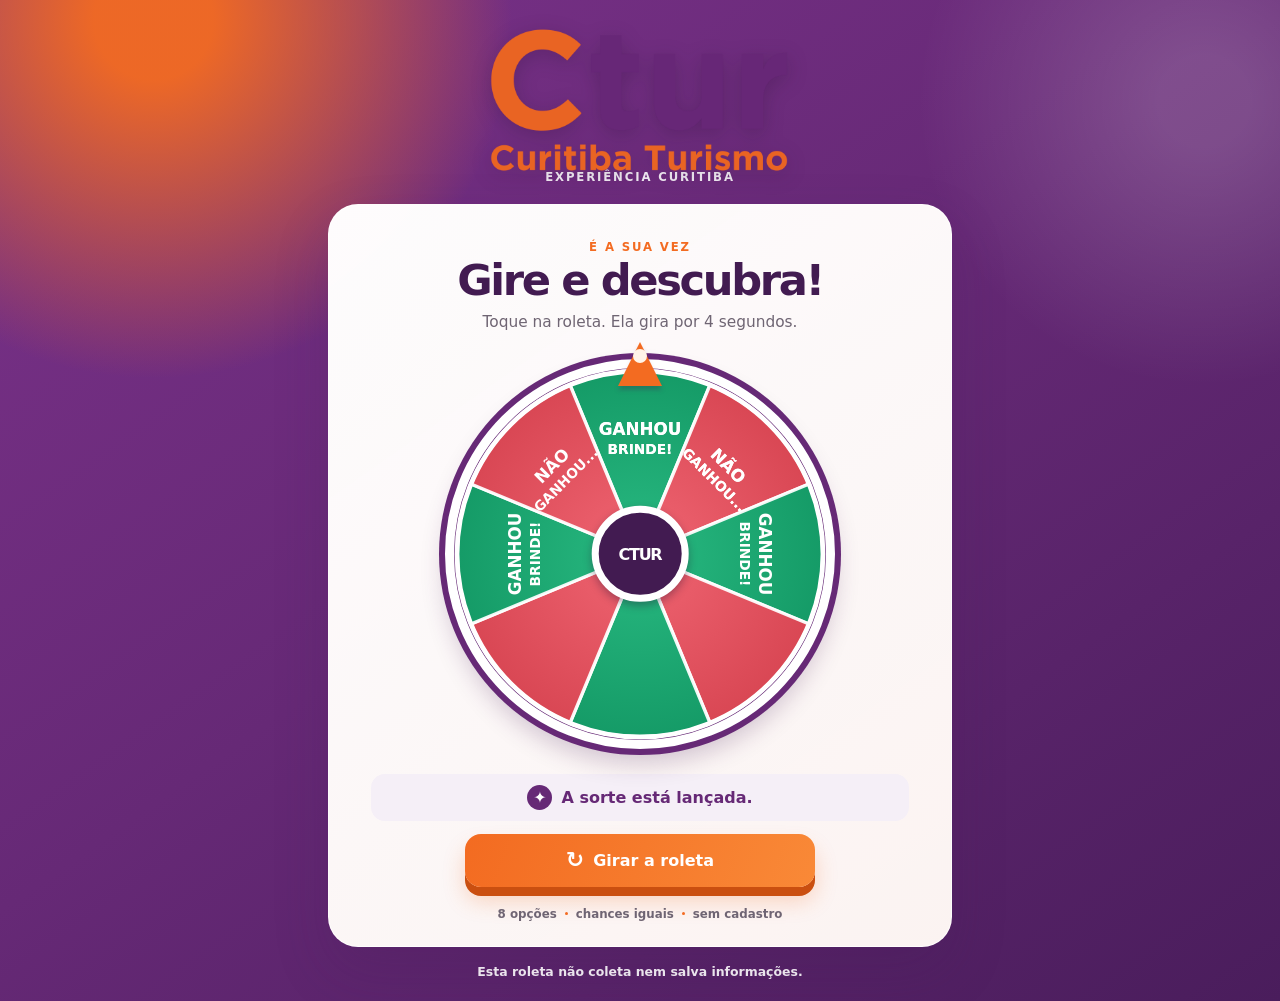
==== index.html @ a9b0f850 "Add files via upload" ====
<!doctype html>
<html lang="pt-BR">
  <head>
    <meta charset="UTF-8" />
    <meta name="viewport" content="width=device-width, initial-scale=1" />
    <meta name="theme-color" content="#6b2b7c" />
    <meta name="description" content="Roleta promocional Curitiba Turismo." />
    <link rel="manifest" href="./manifest.webmanifest" />
    <link rel="icon" href="./assets/icon.svg" type="image/svg+xml" />
    <link rel="apple-touch-icon" href="./assets/logo_ctur_sem_fundo_cortado.png" />
    <link rel="stylesheet" href="./styles.css" />
    <title>Roleta CTUR</title>
  </head>
  <body>
    <main class="app-shell">
      <header class="brand" aria-label="Curitiba Turismo">
        <img
          src="./assets/logo_ctur_sem_fundo_cortado.png"
          alt="CTUR Curitiba Turismo"
          width="428"
          height="208"
        />
        <p>Experiência Curitiba</p>
      </header>

      <section class="game-card" aria-labelledby="page-title">
        <div class="game-card__heading">
          <p class="eyebrow">É a sua vez</p>
          <h1 id="page-title">Gire e descubra!</h1>
          <p class="intro">Toque na roleta. Ela gira por 4 segundos.</p>
        </div>

        <button
          class="wheel-action"
          id="wheelAction"
          type="button"
          aria-label="Girar a roleta"
        >
          <span class="wheel-pointer" aria-hidden="true"></span>
          <span class="wheel" id="wheel" aria-hidden="true">
            <canvas id="wheelCanvas" width="640" height="640"></canvas>
          </span>
          <span class="wheel-center" aria-hidden="true">
            <span>CTUR</span>
          </span>
        </button>

        <div class="result" id="result" aria-live="polite" data-state="ready">
          <span class="result__icon" aria-hidden="true">✦</span>
          <p id="resultText">A sorte está lançada.</p>
        </div>

        <button class="spin-button" id="spinButton" type="button">
          <span class="spin-button__icon" aria-hidden="true">↻</span>
          <span id="spinButtonText">Girar a roleta</span>
        </button>

        <div class="fairness" aria-label="Informações da roleta">
          <span>8 opções</span>
          <i aria-hidden="true"></i>
          <span>chances iguais</span>
          <i aria-hidden="true"></i>
          <span>sem cadastro</span>
        </div>
      </section>

      <p class="privacy-note">Esta roleta não coleta nem salva informações.</p>
    </main>

    <div class="confetti" id="confetti" aria-hidden="true"></div>
    <script src="./app.js"></script>
  </body>
</html>
---- styles.css ----
:root {
  --purple: #662976;
  --purple-deep: #421b51;
  --orange: #f36b21;
  --orange-soft: #ff9b5f;
  --green: #159b67;
  --green-light: #27b77f;
  --red: #d94754;
  --red-light: #ee6370;
  --ink: #2c1c34;
  --muted: #6f6573;
  --cream: #fffaf7;
  --card: #ffffff;
  --shadow: 0 24px 55px rgba(67, 25, 81, 0.18);
}

* {
  box-sizing: border-box;
}

html {
  min-height: 100%;
  background: var(--purple-deep);
}

body {
  min-width: 320px;
  min-height: 100vh;
  margin: 0;
  color: var(--ink);
  font-family: Inter, ui-sans-serif, system-ui, -apple-system, BlinkMacSystemFont, "Segoe UI", sans-serif;
  background:
    radial-gradient(circle at 12% 2%, rgba(243, 107, 33, 0.95) 0 4%, transparent 24%),
    radial-gradient(circle at 94% 10%, rgba(255, 255, 255, 0.17) 0 3%, transparent 19%),
    linear-gradient(145deg, #7b328a 0%, var(--purple) 48%, #4a1d5c 100%);
}

button {
  font: inherit;
}

.app-shell {
  width: min(100%, 660px);
  min-height: 100vh;
  margin: 0 auto;
  padding: 26px 18px 22px;
  display: flex;
  flex-direction: column;
  align-items: center;
}

.brand {
  width: min(100%, 340px);
  margin: 2px auto 20px;
  text-align: center;
  color: #fff;
}

.brand img {
  display: block;
  width: min(100%, 300px);
  height: auto;
  margin: 0 auto;
  filter: drop-shadow(0 5px 10px rgba(30, 8, 38, 0.21));
}

.brand p {
  margin: -3px 0 0;
  color: rgba(255, 255, 255, 0.9);
  font-size: 0.73rem;
  font-weight: 700;
  letter-spacing: 0.16em;
  text-transform: uppercase;
}

.game-card {
  width: 100%;
  overflow: hidden;
  padding: clamp(23px, 5vw, 35px) clamp(16px, 5.5vw, 42px) 25px;
  border: 1px solid rgba(255, 255, 255, 0.7);
  border-radius: 30px;
  background: linear-gradient(145deg, rgba(255, 255, 255, 0.99), rgba(255, 248, 244, 0.98));
  box-shadow: var(--shadow);
  text-align: center;
}

.game-card__heading {
  position: relative;
  z-index: 1;
}

.eyebrow {
  margin: 0 0 4px;
  color: var(--orange);
  font-size: 0.73rem;
  font-weight: 900;
  letter-spacing: 0.16em;
  text-transform: uppercase;
}

h1 {
  margin: 0;
  color: var(--purple-deep);
  font-size: clamp(1.85rem, 6vw, 2.7rem);
  line-height: 1.05;
  letter-spacing: -0.055em;
}

.intro {
  margin: 9px 0 13px;
  color: var(--muted);
  font-size: 0.96rem;
}

.wheel-action {
  position: relative;
  display: block;
  width: min(100%, 420px);
  aspect-ratio: 1;
  margin: 0 auto 10px;
  padding: 0;
  border: 0;
  border-radius: 50%;
  background: transparent;
  cursor: pointer;
  -webkit-tap-highlight-color: transparent;
  touch-action: manipulation;
}

.wheel-action:focus-visible,
.spin-button:focus-visible {
  outline: 4px solid var(--orange-soft);
  outline-offset: 5px;
}

.wheel {
  position: absolute;
  inset: 15px;
  display: block;
  overflow: hidden;
  border: 9px solid #fff;
  border-radius: 50%;
  background: var(--purple);
  box-shadow: 0 0 0 6px var(--purple), 0 14px 25px rgba(67, 25, 81, 0.23);
  will-change: transform;
}

.wheel canvas {
  display: block;
  width: 100%;
  height: 100%;
}

.wheel-pointer {
  position: absolute;
  z-index: 4;
  top: -2px;
  left: 50%;
  width: 0;
  height: 0;
  border-top: 0;
  border-right: 22px solid transparent;
  border-bottom: 44px solid var(--orange);
  border-left: 22px solid transparent;
  filter: drop-shadow(0 4px 2px rgba(67, 25, 81, 0.25));
  transform: translateX(-50%);
}

.wheel-pointer::after {
  position: absolute;
  top: 7px;
  left: -7px;
  width: 14px;
  height: 14px;
  border-radius: 50%;
  background: #fff4e9;
  content: "";
}

.wheel-center {
  position: absolute;
  z-index: 3;
  top: 50%;
  left: 50%;
  display: grid;
  width: 23%;
  aspect-ratio: 1;
  place-items: center;
  border: clamp(4px, 1.2vw, 7px) solid #fff;
  border-radius: 50%;
  color: #fff;
  background: var(--purple-deep);
  box-shadow: 0 4px 9px rgba(38, 15, 47, 0.35);
  transform: translate(-50%, -50%);
}

.wheel-center span {
  font-size: clamp(0.62rem, 2.6vw, 1rem);
  font-weight: 900;
  letter-spacing: -0.08em;
}

.result {
  display: flex;
  min-height: 47px;
  align-items: center;
  justify-content: center;
  gap: 9px;
  margin: 0 auto 13px;
  padding: 8px 13px;
  border-radius: 14px;
  color: var(--purple);
  background: #f5eff7;
  font-weight: 800;
}

.result__icon {
  display: grid;
  width: 25px;
  height: 25px;
  flex: 0 0 auto;
  place-items: center;
  border-radius: 50%;
  color: #fff;
  background: var(--purple);
}

.result p {
  margin: 0;
}

.result[data-state="spinning"] {
  color: #85562e;
  background: #fff2df;
}

.result[data-state="spinning"] .result__icon {
  color: #fff;
  background: var(--orange);
  animation: pulse 0.75s ease-in-out infinite alternate;
}

.result[data-state="win"] {
  color: #08754c;
  background: #e5f8ee;
}

.result[data-state="win"] .result__icon {
  background: var(--green);
}

.result[data-state="lose"] {
  color: #a3313c;
  background: #ffebed;
}

.result[data-state="lose"] .result__icon {
  background: var(--red);
}

.spin-button {
  display: inline-flex;
  min-height: 53px;
  align-items: center;
  justify-content: center;
  gap: 9px;
  width: min(100%, 350px);
  padding: 12px 22px;
  border: 0;
  border-radius: 16px;
  color: #fff;
  background: linear-gradient(110deg, var(--orange), #f98937);
  box-shadow: 0 9px 0 #ca4f10, 0 14px 21px rgba(243, 107, 33, 0.25);
  cursor: pointer;
  font-size: 1rem;
  font-weight: 900;
  transition: transform 0.15s ease, box-shadow 0.15s ease, filter 0.15s ease;
  -webkit-tap-highlight-color: transparent;
  touch-action: manipulation;
}

.spin-button:hover {
  filter: brightness(1.03);
  transform: translateY(-1px);
}

.spin-button:active {
  box-shadow: 0 4px 0 #ca4f10, 0 7px 14px rgba(243, 107, 33, 0.25);
  transform: translateY(5px);
}

.spin-button__icon {
  font-size: 1.35rem;
  line-height: 0;
}

.fairness {
  display: flex;
  align-items: center;
  justify-content: center;
  gap: 8px;
  margin-top: 20px;
  color: var(--muted);
  font-size: 0.74rem;
  font-weight: 750;
}

.fairness i {
  display: block;
  width: 3px;
  height: 3px;
  border-radius: 50%;
  background: var(--orange);
}

.privacy-note {
  margin: 17px 0 0;
  color: rgba(255, 255, 255, 0.88);
  font-size: 0.78rem;
  font-weight: 600;
  text-align: center;
}

.confetti {
  position: fixed;
  z-index: 8;
  inset: 0;
  overflow: hidden;
  pointer-events: none;
}

.confetti__piece {
  position: absolute;
  top: -20px;
  width: 9px;
  height: 16px;
  border-radius: 2px;
  animation: fall 1.35s cubic-bezier(0.18, 0.8, 0.32, 1) forwards;
  transform: rotate(var(--rotate));
}

@keyframes pulse {
  to { transform: scale(1.13) rotate(18deg); }
}

@keyframes fall {
  to {
    opacity: 0;
    transform: translate3d(var(--drift), 115vh, 0) rotate(calc(var(--rotate) + 500deg));
  }
}

@media (max-width: 390px) {
  .app-shell { padding: 17px 12px 17px; }
  .brand { margin-bottom: 13px; }
  .brand img { width: 250px; }
  .game-card { border-radius: 25px; }
  .fairness { gap: 6px; font-size: 0.68rem; }
}

@media (prefers-reduced-motion: reduce) {
  *, *::before, *::after {
    scroll-behavior: auto !important;
    animation-duration: 0.001ms !important;
    animation-iteration-count: 1 !important;
    transition-duration: 0.001ms !important;
  }
}
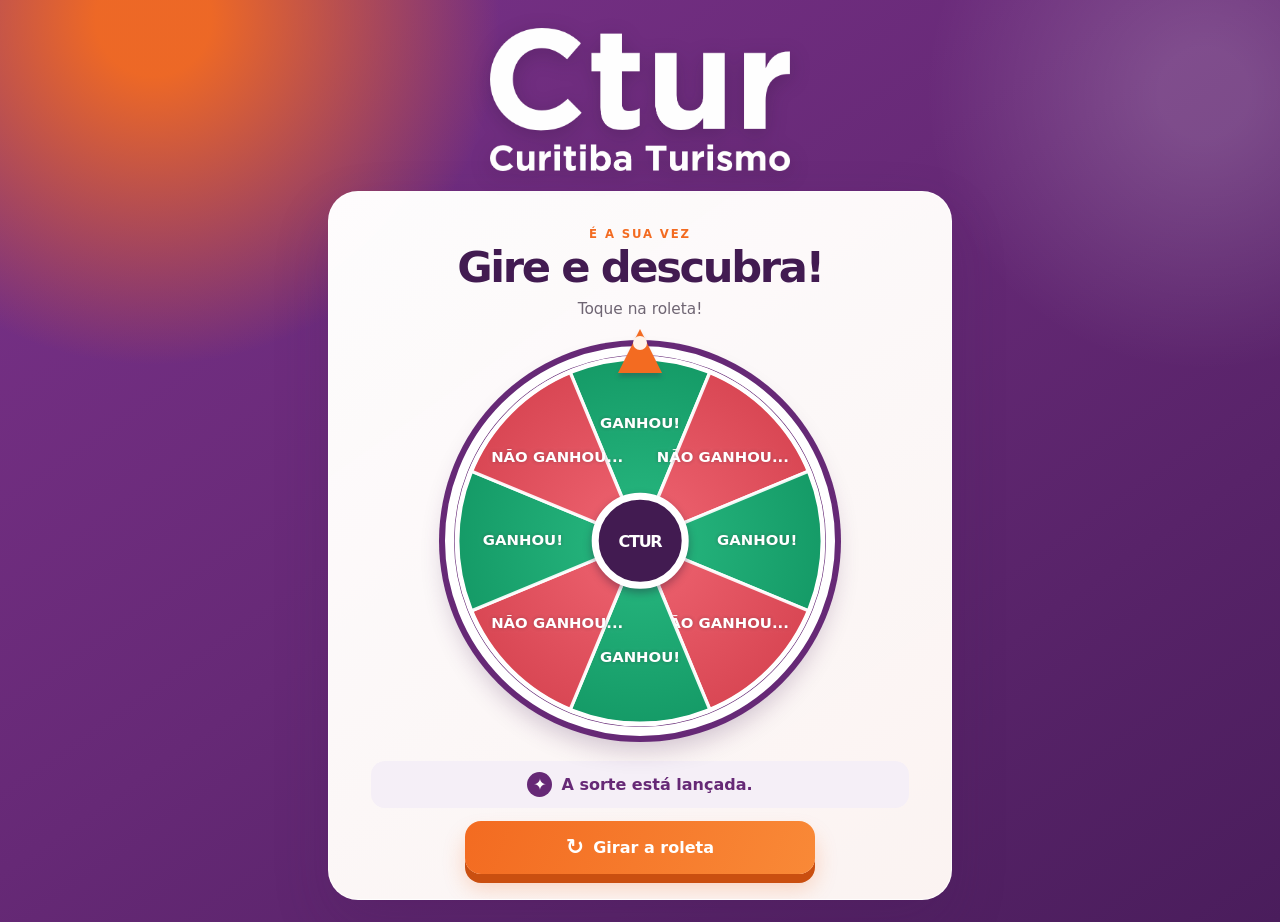
==== commit e295cc81: "Add files via upload" ====
--- a/index.html
+++ b/index.html
@@ -20,14 +20,13 @@
           width="428"
           height="208"
         />
-        <p>Experiência Curitiba</p>
       </header>
 
       <section class="game-card" aria-labelledby="page-title">
         <div class="game-card__heading">
           <p class="eyebrow">É a sua vez</p>
           <h1 id="page-title">Gire e descubra!</h1>
-          <p class="intro">Toque na roleta. Ela gira por 4 segundos.</p>
+          <p class="intro">Toque na roleta!</p>
         </div>
 
         <button
@@ -55,16 +54,8 @@
           <span id="spinButtonText">Girar a roleta</span>
         </button>
 
-        <div class="fairness" aria-label="Informações da roleta">
-          <span>8 opções</span>
-          <i aria-hidden="true"></i>
-          <span>chances iguais</span>
-          <i aria-hidden="true"></i>
-          <span>sem cadastro</span>
-        </div>
       </section>
 
-      <p class="privacy-note">Esta roleta não coleta nem salva informações.</p>
     </main>
 
     <div class="confetti" id="confetti" aria-hidden="true"></div>
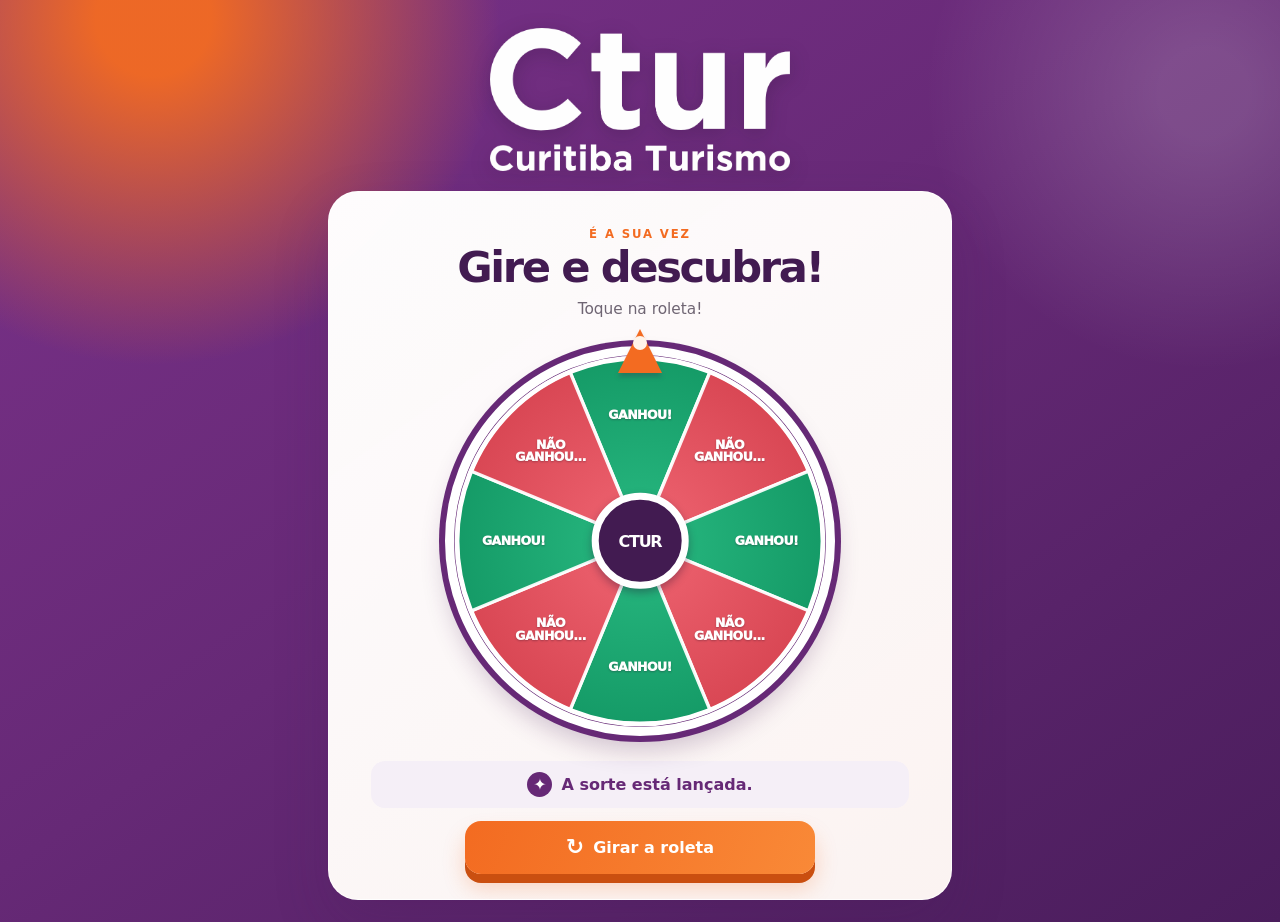
==== commit 1bd443cb: "Add files via upload" ====
--- a/index.html
+++ b/index.html
@@ -38,6 +38,7 @@
           <span class="wheel-pointer" aria-hidden="true"></span>
           <span class="wheel" id="wheel" aria-hidden="true">
             <canvas id="wheelCanvas" width="640" height="640"></canvas>
+            <span class="wheel-labels" id="wheelLabels"></span>
           </span>
           <span class="wheel-center" aria-hidden="true">
             <span>CTUR</span>
--- a/styles.css
+++ b/styles.css
@@ -151,6 +151,37 @@
   height: 100%;
 }
 
+.wheel-labels {
+  position: absolute;
+  inset: 0;
+  z-index: 1;
+  pointer-events: none;
+}
+
+.wheel-label {
+  position: absolute;
+  width: 22%;
+  color: #fff;
+  text-align: center;
+  transform: translate(-50%, -50%);
+}
+
+.wheel-label__copy {
+  display: block;
+  font-size: clamp(0.55rem, 2.5vw, 0.78rem);
+  font-weight: 950;
+  letter-spacing: -0.045em;
+  line-height: 1.02;
+  text-shadow: 0 1px 2px rgba(40, 15, 35, 0.3);
+  transform: rotate(var(--counter-rotation, 0deg));
+  transform-origin: center;
+}
+
+.wheel-label__copy span {
+  display: block;
+  white-space: nowrap;
+}
+
 .wheel-pointer {
   position: absolute;
   z-index: 4;
